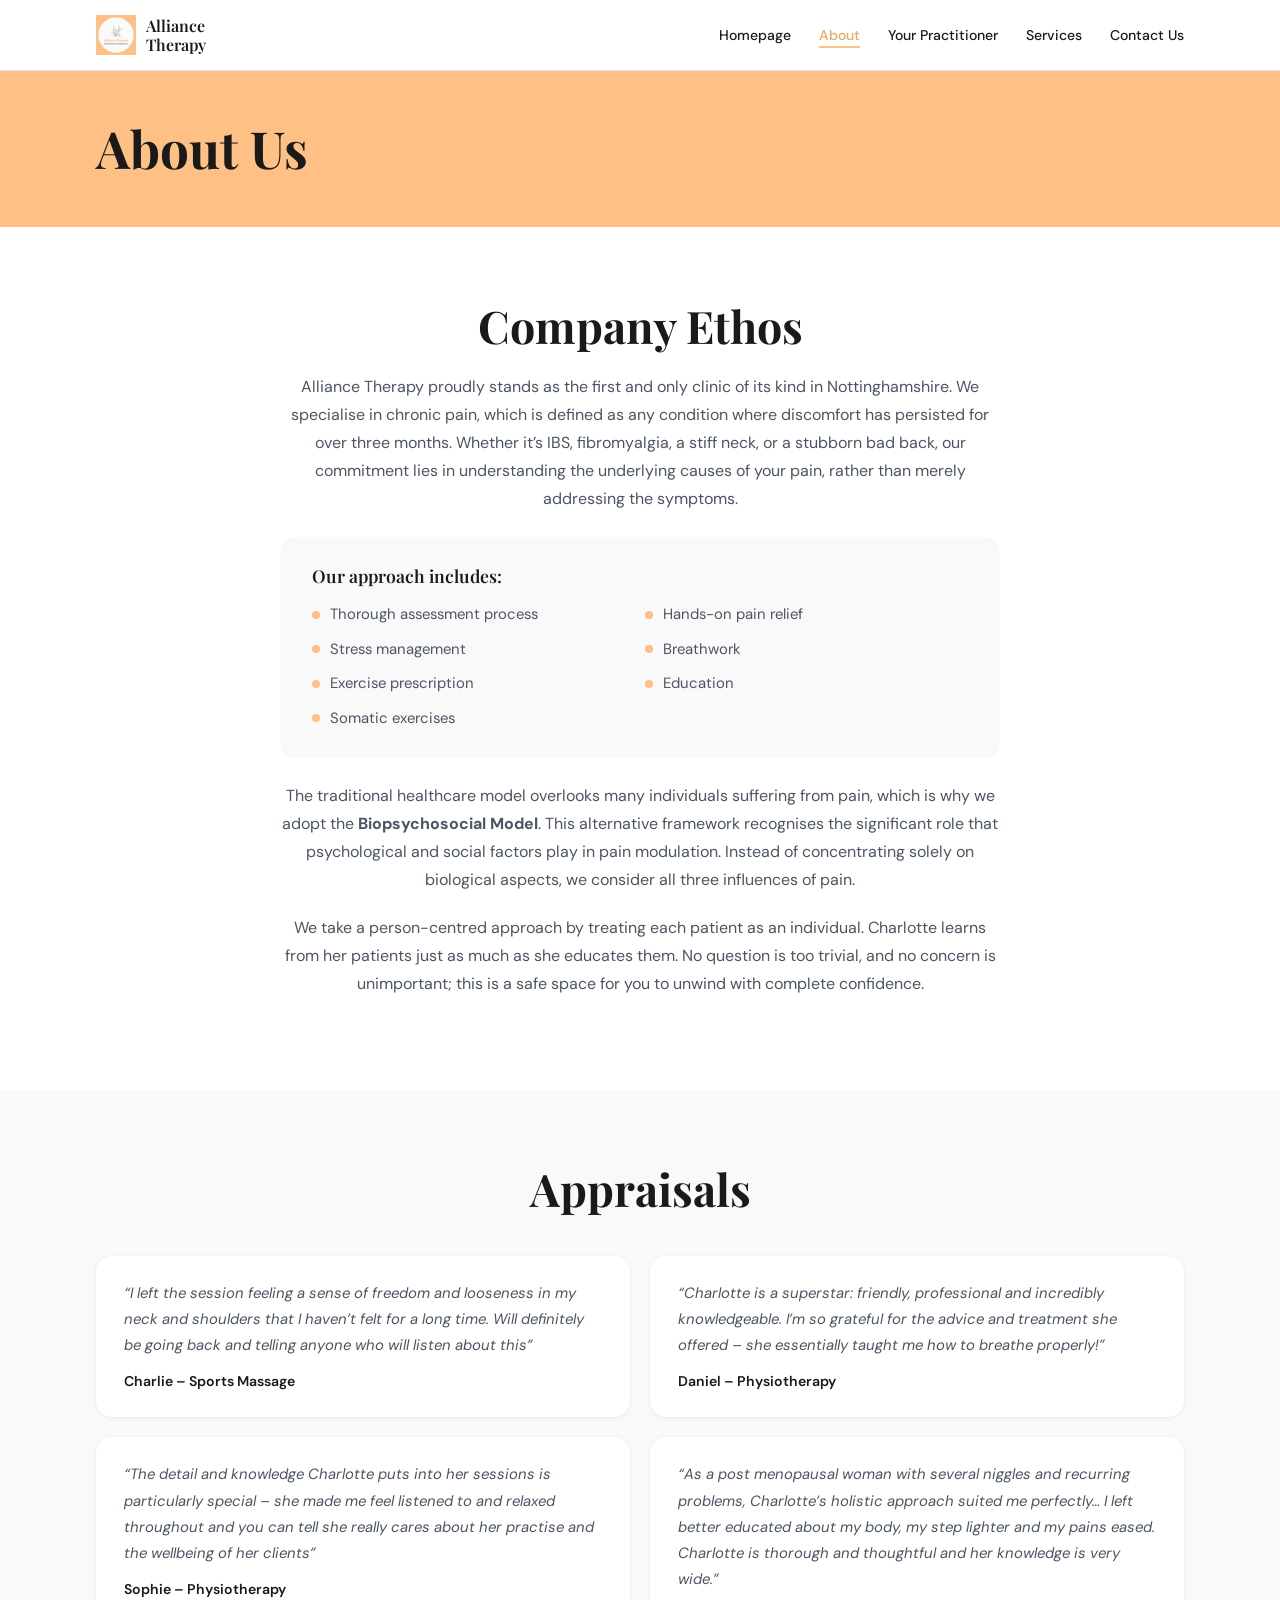
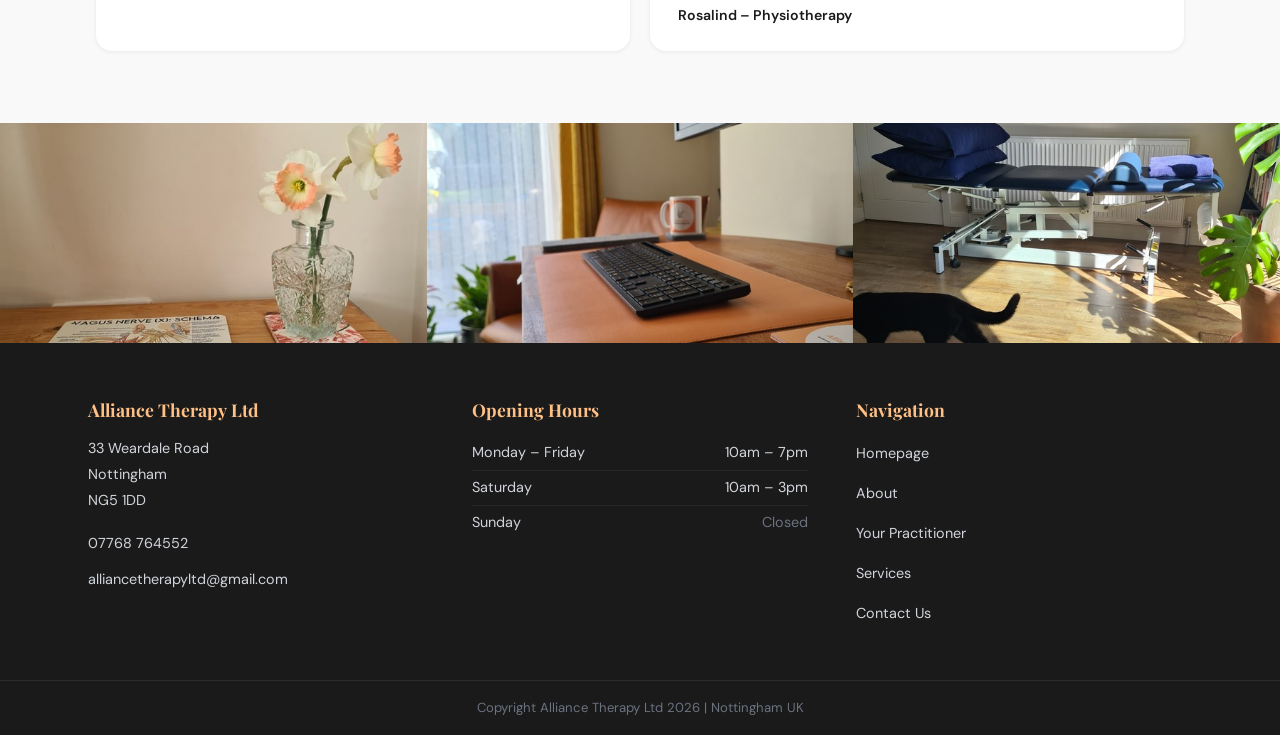
==== about.html @ cc7e5382 "Commit" ====
<!DOCTYPE html>
<html lang="en-GB">
<head>
  <meta charset="UTF-8">
  <meta name="viewport" content="width=device-width, initial-scale=1.0">
  <title>About | Alliance Therapy Ltd</title>
  <meta name="description" content="Learn about Alliance Therapy's unique assessment process and company ethos — specialising in chronic pain management in Nottingham.">
  <link rel="icon" href="images/logo.png" type="image/png">
  <link rel="stylesheet" href="css/global.css">
  <link rel="stylesheet" href="css/navbar.css">
  <link rel="stylesheet" href="css/footer.css">
  <link rel="stylesheet" href="css/about.css">
</head>
<body>

  <!-- ── Navbar ───────────────────────────────────── -->
  <header class="navbar">
    <div class="navbar__inner">
      <a href="index.html" class="navbar__logo">
        <img src="images/logo.png" alt="Alliance Therapy Ltd logo">
        <span>Alliance<br>Therapy</span>
      </a>
      <nav class="navbar__nav" id="navbar-nav">
        <ul>
          <li><a href="index.html">Homepage</a></li>
          <li><a href="about.html" class="active">About</a></li>
          <li><a href="practitioner.html">Your Practitioner</a></li>
          <li><a href="services.html">Services</a></li>
          <li><a href="contact.html">Contact Us</a></li>
        </ul>
      </nav>
      <button class="navbar__hamburger" id="hamburger" aria-label="Toggle navigation menu" aria-expanded="false">
        <span></span><span></span><span></span>
      </button>
    </div>
  </header>

  <main>

    <!-- ── Page header ────────────────────────────────── -->
    <div class="page-header">
      <div class="container">
        <h1>About Us</h1>
      </div>
    </div>

    <!-- ── Company Ethos ──────────────────────────────── -->
    <section class="section ethos-section">
      <div class="container">
        <div class="ethos-inner">
          <h2>Company Ethos</h2>

          <p>Alliance Therapy proudly stands as the first and only clinic of its kind in Nottinghamshire. We specialise in chronic pain, which is defined as any condition where discomfort has persisted for over three months. Whether it&rsquo;s IBS, fibromyalgia, a stiff neck, or a stubborn bad back, our commitment lies in understanding the underlying causes of your pain, rather than merely addressing the symptoms.</p>

          <div class="strategy-box">
            <h3>Our approach includes:</h3>
            <ul class="strategy-grid">
              <li><span class="strategy-dot"></span>Thorough assessment process</li>
              <li><span class="strategy-dot"></span>Hands-on pain relief</li>
              <li><span class="strategy-dot"></span>Stress management</li>
              <li><span class="strategy-dot"></span>Breathwork</li>
              <li><span class="strategy-dot"></span>Exercise prescription</li>
              <li><span class="strategy-dot"></span>Education</li>
              <li><span class="strategy-dot"></span>Somatic exercises</li>
            </ul>
          </div>

          <p>The traditional healthcare model overlooks many individuals suffering from pain, which is why we adopt the <strong>Biopsychosocial Model</strong>. This alternative framework recognises the significant role that psychological and social factors play in pain modulation. Instead of concentrating solely on biological aspects, we consider all three influences of pain.</p>

          <p>We take a person-centred approach by treating each patient as an individual. Charlotte learns from her patients just as much as she educates them. No question is too trivial, and no concern is unimportant; this is a safe space for you to unwind with complete confidence.</p>
        </div>
      </div>
    </section>

    <!-- ── Appraisals ─────────────────────────────────── -->
    <section class="section appraisals-section" id="appraisals">
      <div class="container">
        <h2>Appraisals</h2>
        <div class="appraisals-grid">

          <div class="appraisal-card">
            <blockquote>I left the session feeling a sense of freedom and looseness in my neck and shoulders that I haven&rsquo;t felt for a long time. Will definitely be going back and telling anyone who will listen about this</blockquote>
            <p class="appraisal-credit">Charlie &ndash; Sports Massage</p>
          </div>

          <div class="appraisal-card">
            <blockquote>Charlotte is a superstar: friendly, professional and incredibly knowledgeable. I&rsquo;m so grateful for the advice and treatment she offered &ndash; she essentially taught me how to breathe properly!</blockquote>
            <p class="appraisal-credit">Daniel &ndash; Physiotherapy</p>
          </div>

          <div class="appraisal-card">
            <blockquote>The detail and knowledge Charlotte puts into her sessions is particularly special &ndash; she made me feel listened to and relaxed throughout and you can tell she really cares about her practise and the wellbeing of her clients</blockquote>
            <p class="appraisal-credit">Sophie &ndash; Physiotherapy</p>
          </div>

          <div class="appraisal-card">
            <blockquote>As a post menopausal woman with several niggles and recurring problems, Charlotte&rsquo;s holistic approach suited me perfectly&hellip; I left better educated about my body, my step lighter and my pains eased. Charlotte is thorough and thoughtful and her knowledge is very wide.</blockquote>
            <p class="appraisal-credit">Rosalind &ndash; Physiotherapy</p>
          </div>

        </div>
      </div>
    </section>

    <!-- ── Image strip ─────────────────────────────────── -->
    <div class="image-strip">
      <div class="image-strip__item">
        <img src="images/section-1.jpg" alt="Alliance Therapy clinic" loading="lazy">
      </div>
      <div class="image-strip__item">
        <img src="images/section-2.jpg" alt="Alliance Therapy clinic" loading="lazy">
      </div>
      <div class="image-strip__item">
        <img src="images/section-3.jpg" alt="Alliance Therapy clinic" loading="lazy">
      </div>
    </div>

  </main>

  <!-- ── Footer ───────────────────────────────────── -->
  <footer class="footer">
    <div class="footer__inner">
      <div class="footer__col">
        <h3>Alliance Therapy Ltd</h3>
        <address>33 Weardale Road<br>Nottingham<br>NG5 1DD</address>
        <div class="contact-links">
          <a href="tel:07768764552">07768 764552</a>
          <a href="mailto:alliancetherapyltd@gmail.com">alliancetherapyltd@gmail.com</a>
        </div>
      </div>
      <div class="footer__col">
        <h3>Opening Hours</h3>
        <ul class="hours-list">
          <li><span>Monday &ndash; Friday</span><span>10am &ndash; 7pm</span></li>
          <li><span>Saturday</span><span>10am &ndash; 3pm</span></li>
          <li><span>Sunday</span><span class="closed">Closed</span></li>
        </ul>
      </div>
      <div class="footer__col">
        <h3>Navigation</h3>
        <ul class="footer-nav">
          <li><a href="index.html">Homepage</a></li>
          <li><a href="about.html">About</a></li>
          <li><a href="practitioner.html">Your Practitioner</a></li>
          <li><a href="services.html">Services</a></li>
          <li><a href="contact.html">Contact Us</a></li>
        </ul>
      </div>
    </div>
    <div class="footer__bottom">
      <p>Copyright Alliance Therapy Ltd 2026 | Nottingham UK</p>
    </div>
  </footer>

  <script src="js/nav.js"></script>
</body>
</html>
---- css/global.css ----
@import url('https://fonts.googleapis.com/css2?family=Playfair+Display:ital,wght@0,400;0,600;0,700;1,400&family=DM+Sans:wght@400;500&display=swap');

/* ─── Reset ─────────────────────────────────────── */
*, *::before, *::after {
  box-sizing: border-box;
  margin: 0;
  padding: 0;
}

/* ─── Variables ──────────────────────────────────── */
:root {
  --color-peach:      #FFC085;
  --color-peach-dark: #e8a865;
  --color-white:      #FFFFFF;
  --color-off-white:  #FAF9F9;
  --color-dark:       #1a1a1a;
  --color-gray:       #4b5563;
  --color-gray-light: #6b7280;
  --color-border:     #e5e7eb;

  --font-heading: 'Playfair Display', Georgia, serif;
  --font-body:    'DM Sans', system-ui, Arial, sans-serif;

  --max-width: 1152px;
  --radius:    16px;
}

/* ─── Base ───────────────────────────────────────── */
html { scroll-behavior: smooth; }

body {
  font-family: var(--font-body);
  color: var(--color-dark);
  background: var(--color-off-white);
  line-height: 1.65;
  overflow-x: hidden;
}

h1, h2, h3, h4, h5, h6 {
  font-family: var(--font-heading);
  line-height: 1.2;
  color: var(--color-dark);
}

img { max-width: 100%; height: auto; display: block; }
a   { color: inherit; text-decoration: none; }
ul, ol { list-style: none; }
address { font-style: normal; }

/* Push all page content below the fixed navbar */
main { padding-top: 70px; }

/* ─── Container ──────────────────────────────────── */
.container {
  max-width: var(--max-width);
  margin: 0 auto;
  padding: 0 32px;
}

/* ─── Sections ───────────────────────────────────── */
.section {
  padding: 72px 0;
}

/* ─── Page header band (interior pages) ─────────── */
.page-header {
  background: var(--color-peach);
  padding: 48px 0;
}

.page-header h1 {
  font-size: clamp(2rem, 5vw, 3.2rem);
  font-weight: 700;
  color: var(--color-dark);
}

/* ─── Buttons ────────────────────────────────────── */
.btn {
  display: inline-flex;
  align-items: center;
  justify-content: center;
  min-height: 44px;
  padding: 10px 24px;
  border-radius: 100px;
  font-family: var(--font-body);
  font-size: 0.9rem;
  font-weight: 500;
  cursor: pointer;
  border: 2px solid transparent;
  transition: background 0.2s, border-color 0.2s, box-shadow 0.2s;
  text-decoration: none;
  white-space: nowrap;
}

.btn-primary {
  background: var(--color-peach);
  color: var(--color-dark);
  border-color: var(--color-peach);
  box-shadow: 0 1px 3px rgba(0,0,0,0.1);
}
.btn-primary:hover {
  background: var(--color-peach-dark);
  border-color: var(--color-peach-dark);
  box-shadow: 0 4px 12px rgba(0,0,0,0.15);
}

.btn-outline {
  background: transparent;
  color: var(--color-dark);
  border-color: var(--color-peach);
}
.btn-outline:hover {
  background: rgba(255,192,133,0.2);
}

/* ─── Card ───────────────────────────────────────── */
.card {
  background: var(--color-white);
  border-radius: var(--radius);
  padding: 28px;
  box-shadow: 0 1px 4px rgba(0,0,0,0.08);
}

/* ─── Rounded image ──────────────────────────────── */
.img-rounded {
  border-radius: var(--radius);
  overflow: hidden;
  box-shadow: 0 4px 24px rgba(0,0,0,0.12);
  position: relative;
}

.img-rounded img {
  width: 100%;
  height: 100%;
  object-fit: cover;
  object-position: top center;
  display: block;
}

/* ─── Two-column grid ────────────────────────────── */
.grid-2 {
  display: grid;
  grid-template-columns: 1fr 1fr;
  gap: 56px;
  align-items: start;
}

.grid-2--center { align-items: center; }

/* ─── Bullet list ────────────────────────────────── */
.bullet-list {
  display: flex;
  flex-direction: column;
  gap: 8px;
}

.bullet-list li {
  display: flex;
  align-items: flex-start;
  gap: 10px;
  color: var(--color-gray);
  font-size: 0.93rem;
}

.bullet-list li::before {
  content: '';
  width: 8px;
  height: 8px;
  border-radius: 50%;
  background: var(--color-peach);
  flex-shrink: 0;
  margin-top: 6px;
}

/* ─── Notice box ─────────────────────────────────── */
.notice {
  background: #fffbeb;
  border: 1px solid #fde68a;
  border-radius: var(--radius);
  padding: 16px 20px;
  font-size: 0.9rem;
  line-height: 1.6;
  color: #4b4a2f;
}
.notice p + p { margin-top: 8px; }

/* ─── Mobile ─────────────────────────────────────── */
@media (max-width: 1024px) {
  .grid-2 { gap: 40px; }
}

@media (max-width: 768px) {
  .container { padding: 0 20px; }
  .section   { padding: 52px 0; }
  .grid-2 {
    grid-template-columns: 1fr;
    gap: 32px;
  }
}
---- css/navbar.css ----
/* ─── Navbar ─────────────────────────────────────── */
.navbar {
  position: fixed;
  top: 0;
  left: 0;
  right: 0;
  z-index: 100;
  background: var(--color-white);
  border-bottom: 1px solid var(--color-border);
  transition: box-shadow 0.25s;
}

.navbar.scrolled {
  box-shadow: 0 1px 12px rgba(0,0,0,0.08);
  border-bottom-color: transparent;
}

.navbar__inner {
  display: flex;
  align-items: center;
  justify-content: space-between;
  height: 70px;
  max-width: var(--max-width);
  margin: 0 auto;
  padding: 0 32px;
}

/* ─── Logo ───────────────────────────────────────── */
.navbar__logo {
  display: flex;
  align-items: center;
  gap: 10px;
  text-decoration: none;
  flex-shrink: 0;
}

.navbar__logo img {
  width: 40px;
  height: 40px;
  object-fit: contain;
}

.navbar__logo span {
  font-family: var(--font-heading);
  font-weight: 600;
  font-size: 1rem;
  color: var(--color-dark);
  line-height: 1.2;
}

/* ─── Nav links — flat style ──────────────────────── */
.navbar__nav ul {
  display: flex;
  align-items: center;
  gap: 28px;
}

.navbar__nav a {
  font-size: 0.88rem;
  font-weight: 500;
  color: var(--color-dark);
  text-decoration: none;
  white-space: nowrap;
  transition: color 0.2s;
  padding-bottom: 2px;
  border-bottom: 2px solid transparent;
}

.navbar__nav a:hover {
  color: var(--color-peach-dark);
}

.navbar__nav a.active {
  color: var(--color-peach-dark);
  border-bottom-color: var(--color-peach);
}

/* ─── Hamburger ──────────────────────────────────── */
.navbar__hamburger {
  display: none;
  flex-direction: column;
  gap: 5px;
  background: none;
  border: none;
  cursor: pointer;
  padding: 8px;
  min-width: 44px;
  min-height: 44px;
  align-items: center;
  justify-content: center;
}

.navbar__hamburger span {
  display: block;
  width: 22px;
  height: 2px;
  background: var(--color-dark);
  border-radius: 2px;
  transition: transform 0.3s, opacity 0.3s;
  transform-origin: center;
}

.navbar__hamburger.is-open span:nth-child(1) { transform: translateY(7px) rotate(45deg); }
.navbar__hamburger.is-open span:nth-child(2) { opacity: 0; }
.navbar__hamburger.is-open span:nth-child(3) { transform: translateY(-7px) rotate(-45deg); }

/* ─── Mobile ─────────────────────────────────────── */
@media (max-width: 900px) {
  .navbar__hamburger { display: flex; }

  .navbar__nav {
    display: none;
    position: absolute;
    top: 70px;
    left: 0;
    right: 0;
    background: var(--color-white);
    border-top: 1px solid var(--color-border);
    padding: 12px 20px 16px;
    box-shadow: 0 8px 24px rgba(0,0,0,0.08);
  }

  .navbar__nav.nav-open { display: block; }

  .navbar__nav ul {
    flex-direction: column;
    gap: 2px;
    align-items: stretch;
  }

  .navbar__nav a {
    display: block;
    padding: 12px 16px;
    font-size: 1rem;
    border-radius: 8px;
    border-bottom: none;
    transition: background 0.2s, color 0.2s;
  }

  .navbar__nav a:hover {
    background: rgba(255,192,133,0.15);
    color: var(--color-dark);
  }

  .navbar__nav a.active {
    background: rgba(255,192,133,0.2);
    color: var(--color-dark);
    border-bottom: none;
  }
}

@media (max-width: 768px) {
  .navbar__inner { padding: 0 20px; }
}
---- css/footer.css ----
/* ─── Footer ─────────────────────────────────────── */
.footer {
  background: var(--color-dark);
  color: #d1d5db;
}

.footer__inner {
  display: grid;
  grid-template-columns: 1fr 1fr 1fr;
  gap: 48px;
  padding: 56px 24px 48px;
  max-width: var(--max-width);
  margin: 0 auto;
}

/* ─── Column headings ────────────────────────────── */
.footer__col h3 {
  font-family: var(--font-heading);
  font-size: 1.1rem;
  color: var(--color-peach);
  margin-bottom: 16px;
}

/* ─── Address & contact ──────────────────────────── */
.footer__col address {
  line-height: 1.8;
  font-size: 0.9rem;
  color: #d1d5db;
  margin-bottom: 12px;
}

.footer__col .contact-links a {
  display: flex;
  align-items: center;
  min-height: 36px;
  font-size: 0.9rem;
  color: #d1d5db;
  text-decoration: none;
  transition: color 0.2s;
  word-break: break-all;
}

.footer__col .contact-links a:hover {
  color: var(--color-peach);
}

/* ─── Hours list ─────────────────────────────────── */
.footer__col .hours-list {
  list-style: none;
  padding: 0;
  font-size: 0.9rem;
}

.footer__col .hours-list li {
  display: flex;
  justify-content: space-between;
  gap: 12px;
  padding: 5px 0;
  border-bottom: 1px solid rgba(255,255,255,0.06);
}

.footer__col .hours-list li:last-child {
  border-bottom: none;
}

.footer__col .hours-list .closed {
  color: #6b7280;
}

/* ─── Nav links ──────────────────────────────────── */
.footer__col .footer-nav {
  list-style: none;
  padding: 0;
  display: flex;
  flex-direction: column;
  gap: 4px;
}

.footer__col .footer-nav a {
  display: flex;
  align-items: center;
  min-height: 36px;
  font-size: 0.9rem;
  color: #d1d5db;
  text-decoration: none;
  transition: color 0.2s;
}

.footer__col .footer-nav a:hover {
  color: var(--color-peach);
}

/* ─── Bottom bar ─────────────────────────────────── */
.footer__bottom {
  border-top: 1px solid rgba(255,255,255,0.08);
  text-align: center;
  padding: 16px 24px;
  font-size: 0.82rem;
  color: #6b7280;
}

/* ─── Mobile ─────────────────────────────────────── */
@media (max-width: 768px) {
  .footer__inner {
    grid-template-columns: 1fr;
    gap: 36px;
    padding: 40px 24px 32px;
  }
}
---- css/about.css ----
/* ─── Assessment section ─────────────────────────── */
.assessment-section {
  background: var(--color-off-white);
}

.assessment-section h2 {
  font-size: clamp(1.8rem, 3.5vw, 2.8rem);
  font-weight: 700;
  margin-bottom: 20px;
}

.assessment-section p {
  color: var(--color-gray);
  line-height: 1.75;
  margin-bottom: 16px;
}

/* Numbered steps */
.step-list {
  list-style: none;
  padding: 0;
  display: flex;
  flex-direction: column;
  gap: 16px;
  margin: 24px 0;
}

.step-list li {
  display: flex;
  align-items: flex-start;
  gap: 16px;
}

.step-num {
  flex-shrink: 0;
  width: 32px;
  height: 32px;
  border-radius: 50%;
  background: var(--color-peach);
  color: var(--color-dark);
  font-family: var(--font-heading);
  font-weight: 700;
  font-size: 0.88rem;
  display: flex;
  align-items: center;
  justify-content: center;
}

.step-list li p {
  color: #374151;
  line-height: 1.65;
  padding-top: 4px;
  margin-bottom: 0;
}

/* Sticky portrait on desktop */
.assessment-img {
  height: 540px;
  border-radius: var(--radius);
  overflow: hidden;
  box-shadow: 0 4px 24px rgba(0,0,0,0.12);
  position: sticky;
  top: 90px;
}

.assessment-img img {
  width: 100%;
  height: 100%;
  object-fit: cover;
}

/* ─── Company Ethos ──────────────────────────────── */
.ethos-section {
  background: var(--color-white);
}

.ethos-inner {
  max-width: 720px;
  margin: 0 auto;
  text-align: center;
}

.ethos-inner h2 {
  font-size: clamp(1.8rem, 3.5vw, 2.8rem);
  font-weight: 700;
  margin-bottom: 20px;
}

.ethos-inner p {
  color: var(--color-gray);
  line-height: 1.75;
  margin-bottom: 20px;
}

.strategy-box {
  background: var(--color-off-white);
  border-radius: var(--radius);
  padding: 28px 32px;
  margin: 24px 0;
  text-align: left;
}

.strategy-box h3 {
  font-family: var(--font-heading);
  font-size: 1.1rem;
  font-weight: 600;
  color: var(--color-dark);
  margin-bottom: 16px;
}

.strategy-grid {
  display: grid;
  grid-template-columns: 1fr 1fr;
  gap: 10px;
}

.strategy-grid li {
  display: flex;
  align-items: center;
  gap: 10px;
  color: var(--color-gray);
  font-size: 0.93rem;
}

.strategy-dot {
  width: 8px;
  height: 8px;
  border-radius: 50%;
  background: var(--color-peach);
  flex-shrink: 0;
}

/* ─── Appraisals ─────────────────────────────────── */
.appraisals-section {
  background: var(--color-off-white);
}

.appraisals-section h2 {
  font-size: clamp(1.8rem, 3.5vw, 2.8rem);
  font-weight: 700;
  text-align: center;
  margin-bottom: 40px;
}

.appraisals-grid {
  display: grid;
  grid-template-columns: 1fr 1fr;
  gap: 20px;
}

.appraisal-card {
  background: var(--color-white);
  border-radius: var(--radius);
  padding: 24px 28px;
  box-shadow: 0 1px 4px rgba(0,0,0,0.07);
}

.appraisal-card blockquote {
  font-style: italic;
  color: var(--color-gray);
  line-height: 1.75;
  font-size: 0.93rem;
  margin-bottom: 12px;
}

.appraisal-card blockquote::before { content: '\201C'; }
.appraisal-card blockquote::after  { content: '\201D'; }

.appraisal-credit {
  font-size: 0.88rem;
  font-weight: 600;
  color: var(--color-dark);
}

/* ─── Image strip ────────────────────────────────── */
.image-strip {
  display: grid;
  grid-template-columns: 1fr 1fr 1fr;
  height: 220px;
}

.image-strip__item {
  overflow: hidden;
  position: relative;
}

.image-strip__item img {
  width: 100%;
  height: 100%;
  object-fit: cover;
  display: block;
}

/* ─── Mobile ─────────────────────────────────────── */
@media (max-width: 768px) {
  .assessment-img {
    height: 320px;
    position: static;
  }

  .strategy-grid {
    grid-template-columns: 1fr;
  }

  .appraisals-grid {
    grid-template-columns: 1fr;
  }

  .image-strip {
    grid-template-columns: 1fr 1fr;
    height: 180px;
  }

  .image-strip__item:last-child {
    display: none;
  }
}
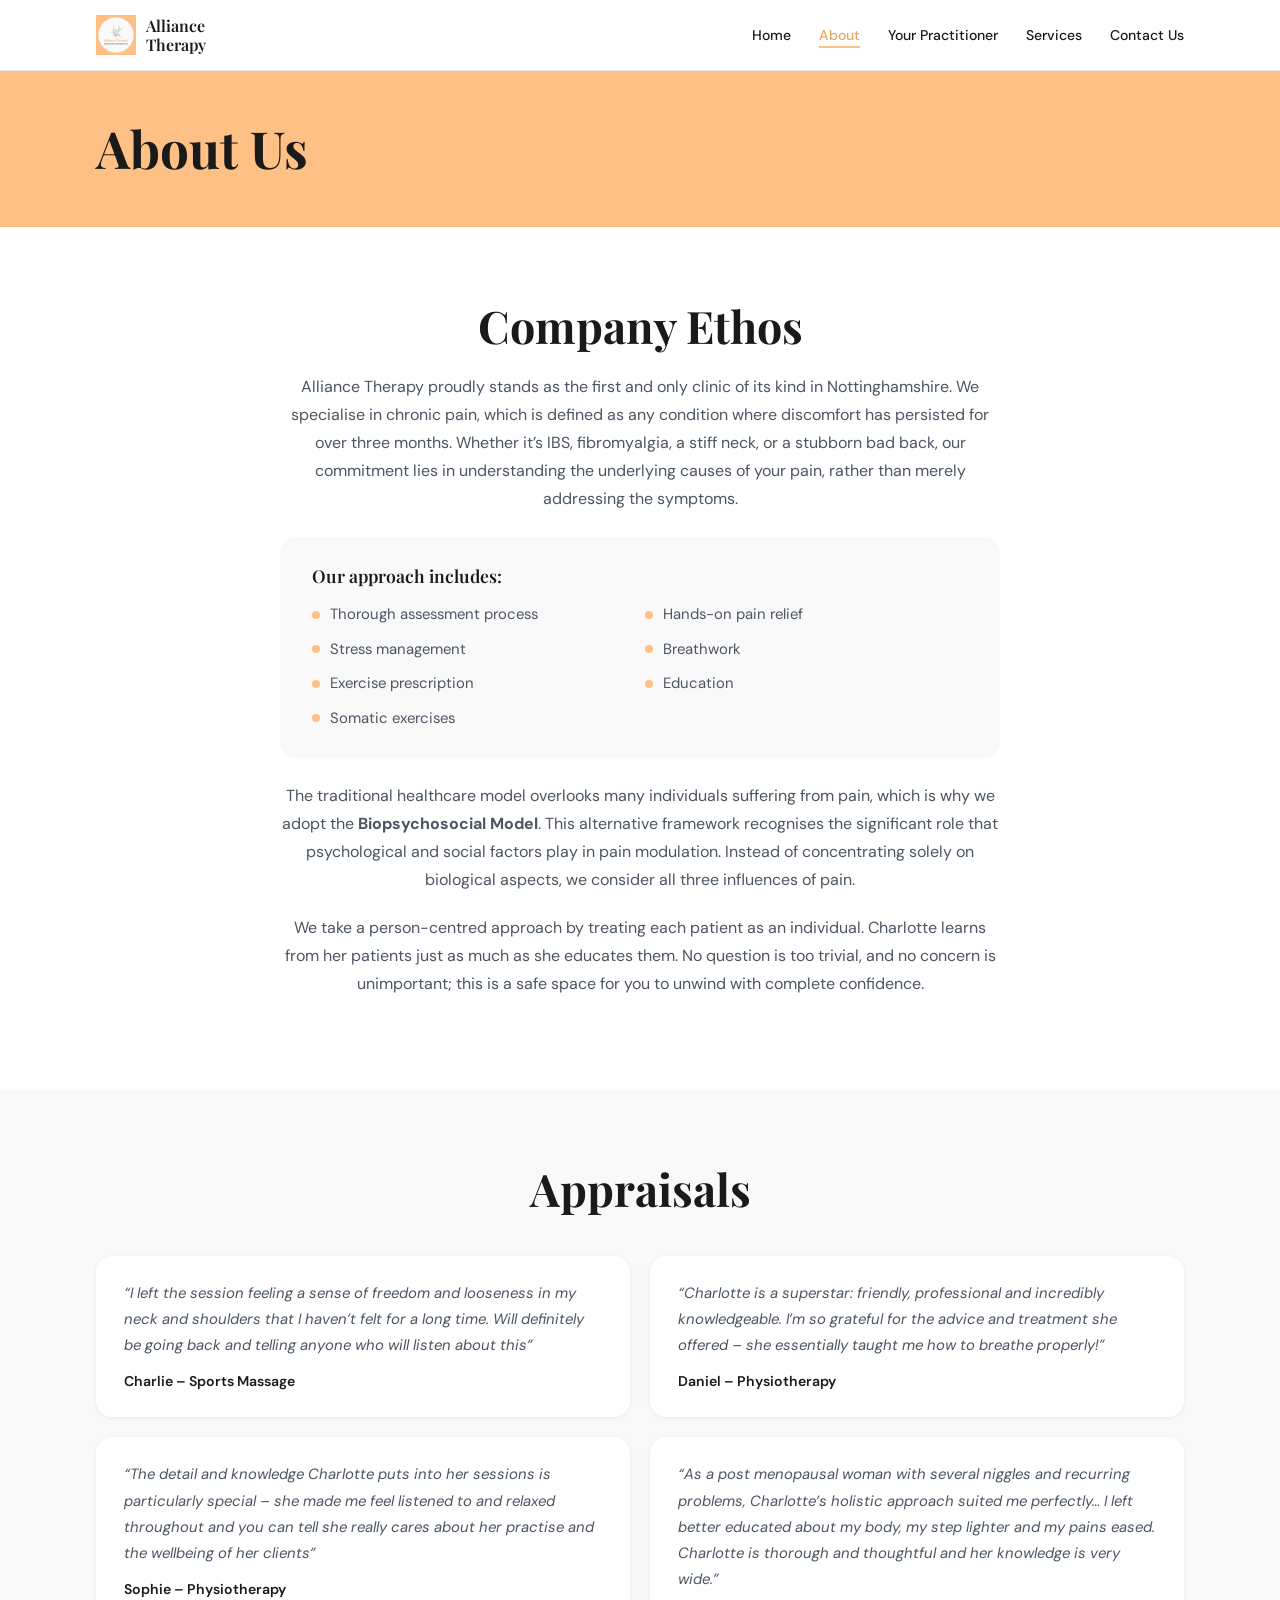
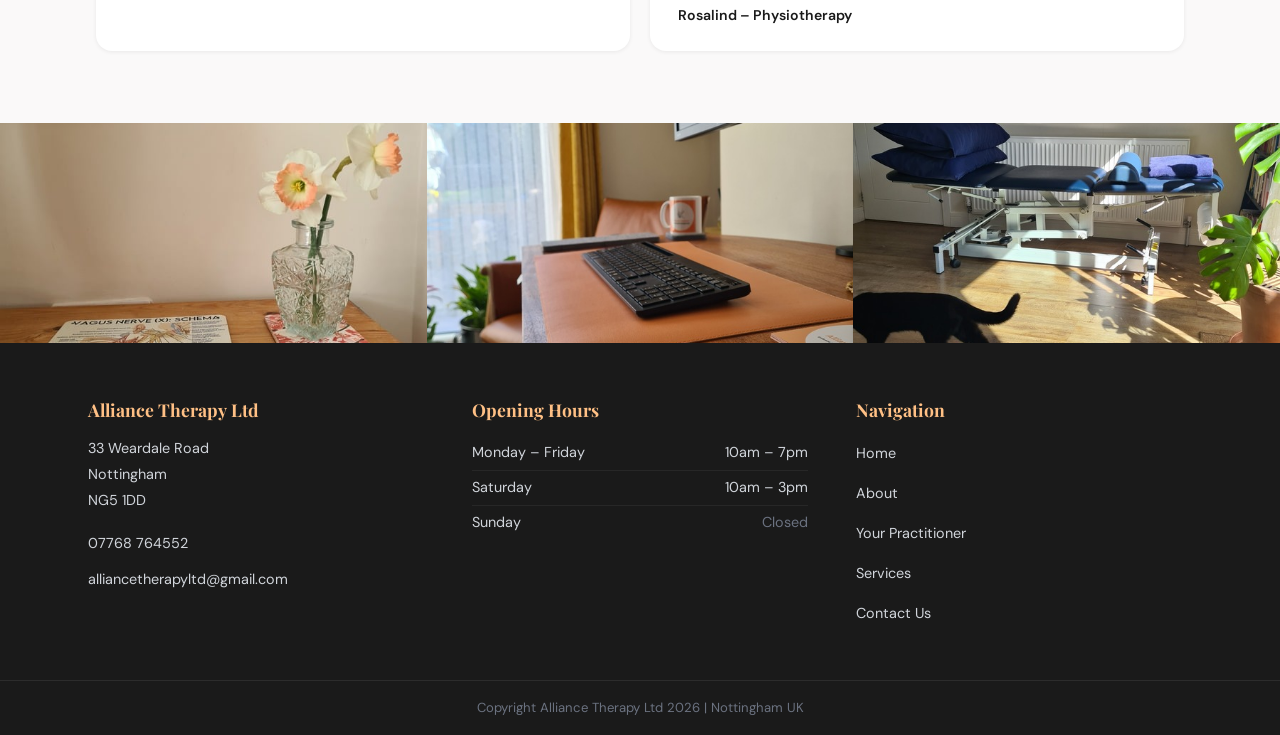
==== commit 552c3aeb: "Commit from local copy" ====
--- a/about.html
+++ b/about.html
@@ -22,7 +22,7 @@
       </a>
       <nav class="navbar__nav" id="navbar-nav">
         <ul>
-          <li><a href="index.html">Homepage</a></li>
+          <li><a href="index.html">Home</a></li>
           <li><a href="about.html" class="active">About</a></li>
           <li><a href="practitioner.html">Your Practitioner</a></li>
           <li><a href="services.html">Services</a></li>
@@ -139,7 +139,7 @@
       <div class="footer__col">
         <h3>Navigation</h3>
         <ul class="footer-nav">
-          <li><a href="index.html">Homepage</a></li>
+          <li><a href="index.html">Home</a></li>
           <li><a href="about.html">About</a></li>
           <li><a href="practitioner.html">Your Practitioner</a></li>
           <li><a href="services.html">Services</a></li>
--- a/css/global.css
+++ b/css/global.css
@@ -113,6 +113,18 @@
   background: rgba(255,192,133,0.2);
 }
 
+.btn-dark {
+  background: var(--color-dark);
+  color: var(--color-white);
+  border-color: var(--color-dark);
+  box-shadow: 0 1px 3px rgba(0,0,0,0.2);
+}
+.btn-dark:hover {
+  background: #333;
+  border-color: #333;
+  box-shadow: 0 4px 12px rgba(0,0,0,0.25);
+}
+
 /* ─── Card ───────────────────────────────────────── */
 .card {
   background: var(--color-white);
